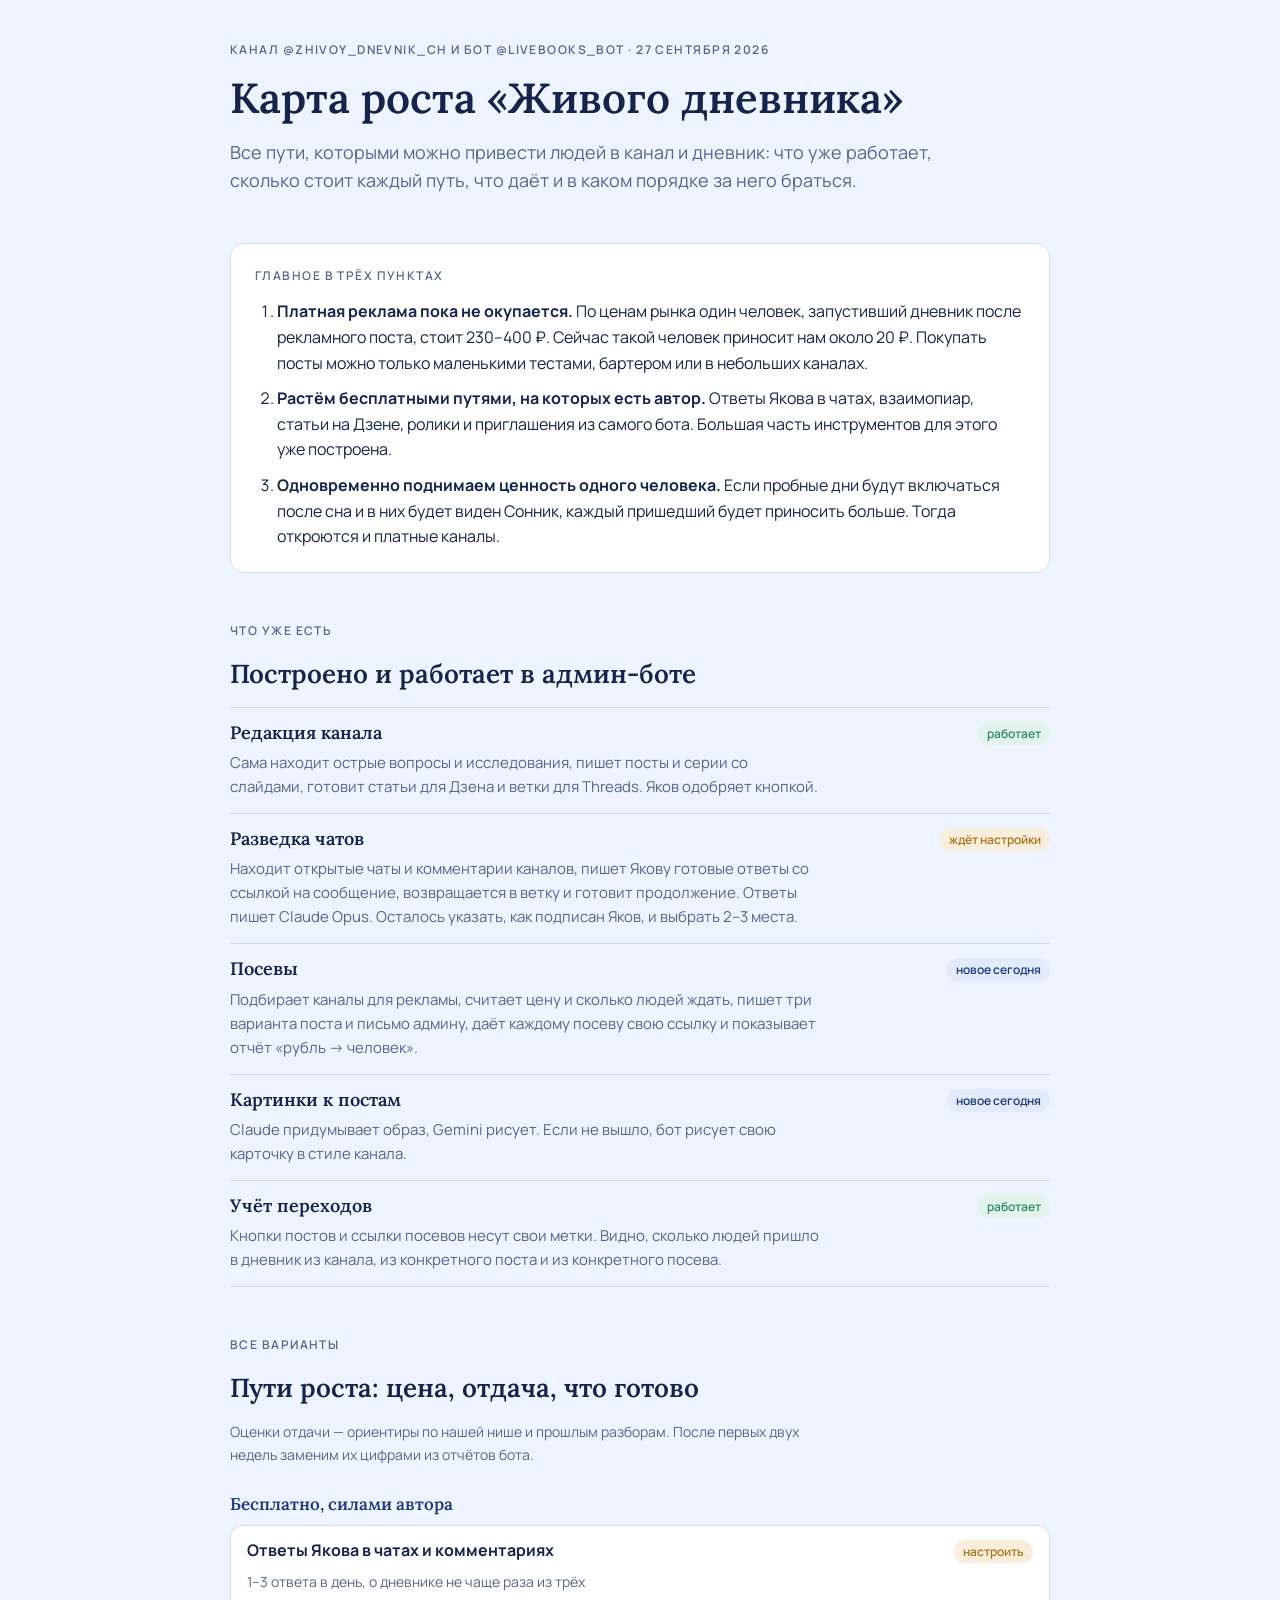
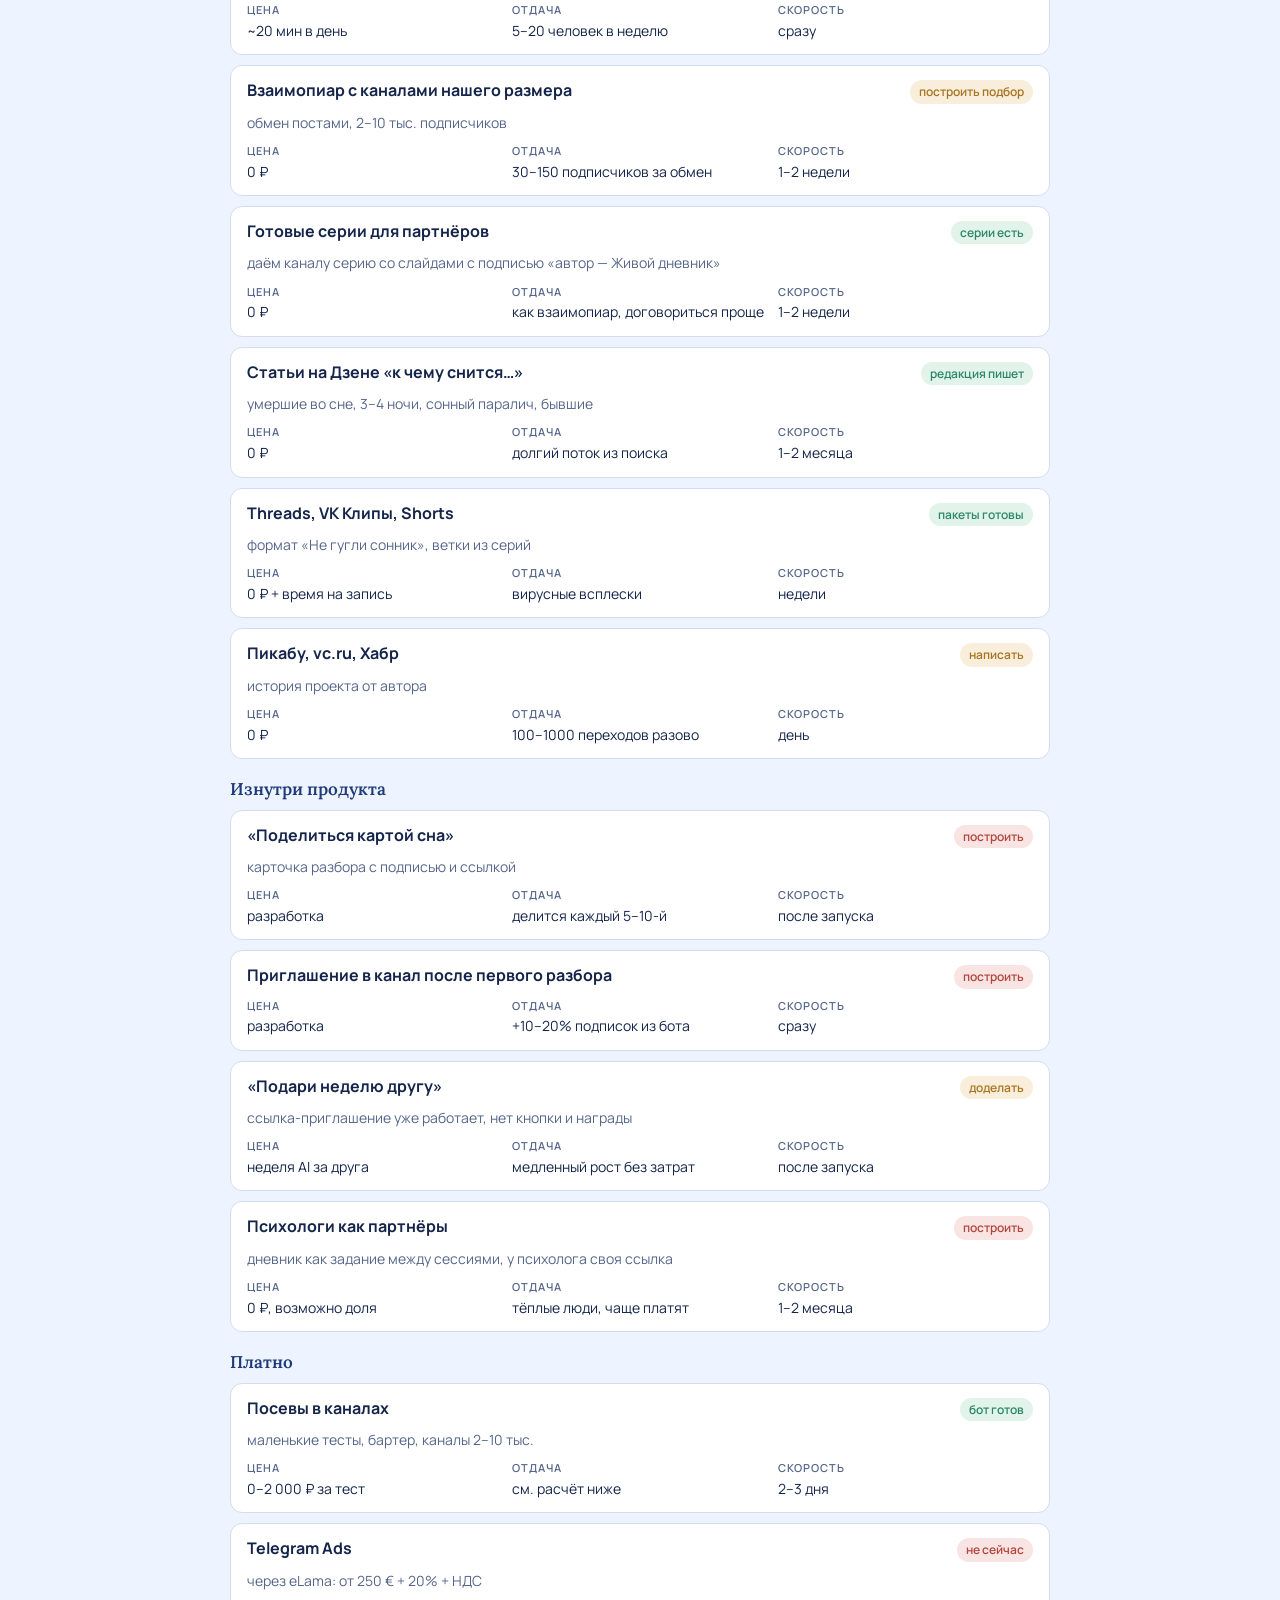
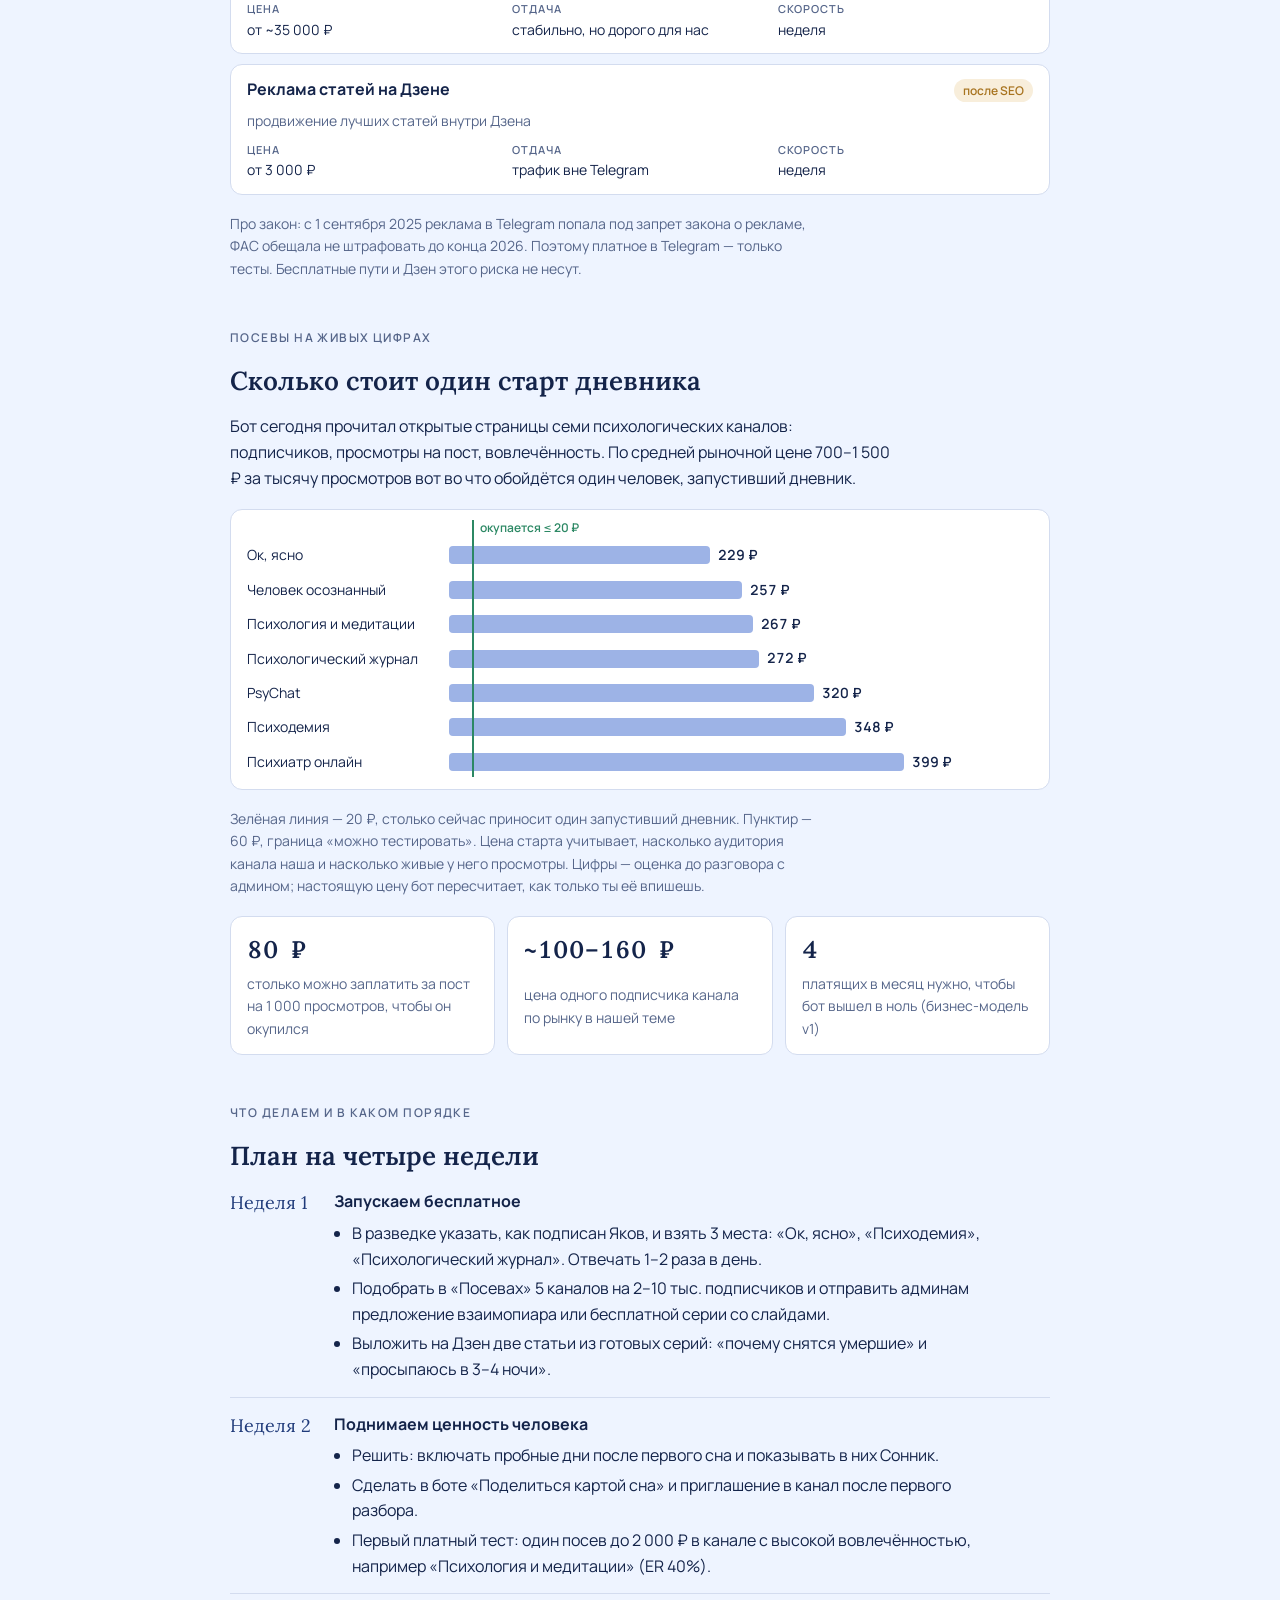
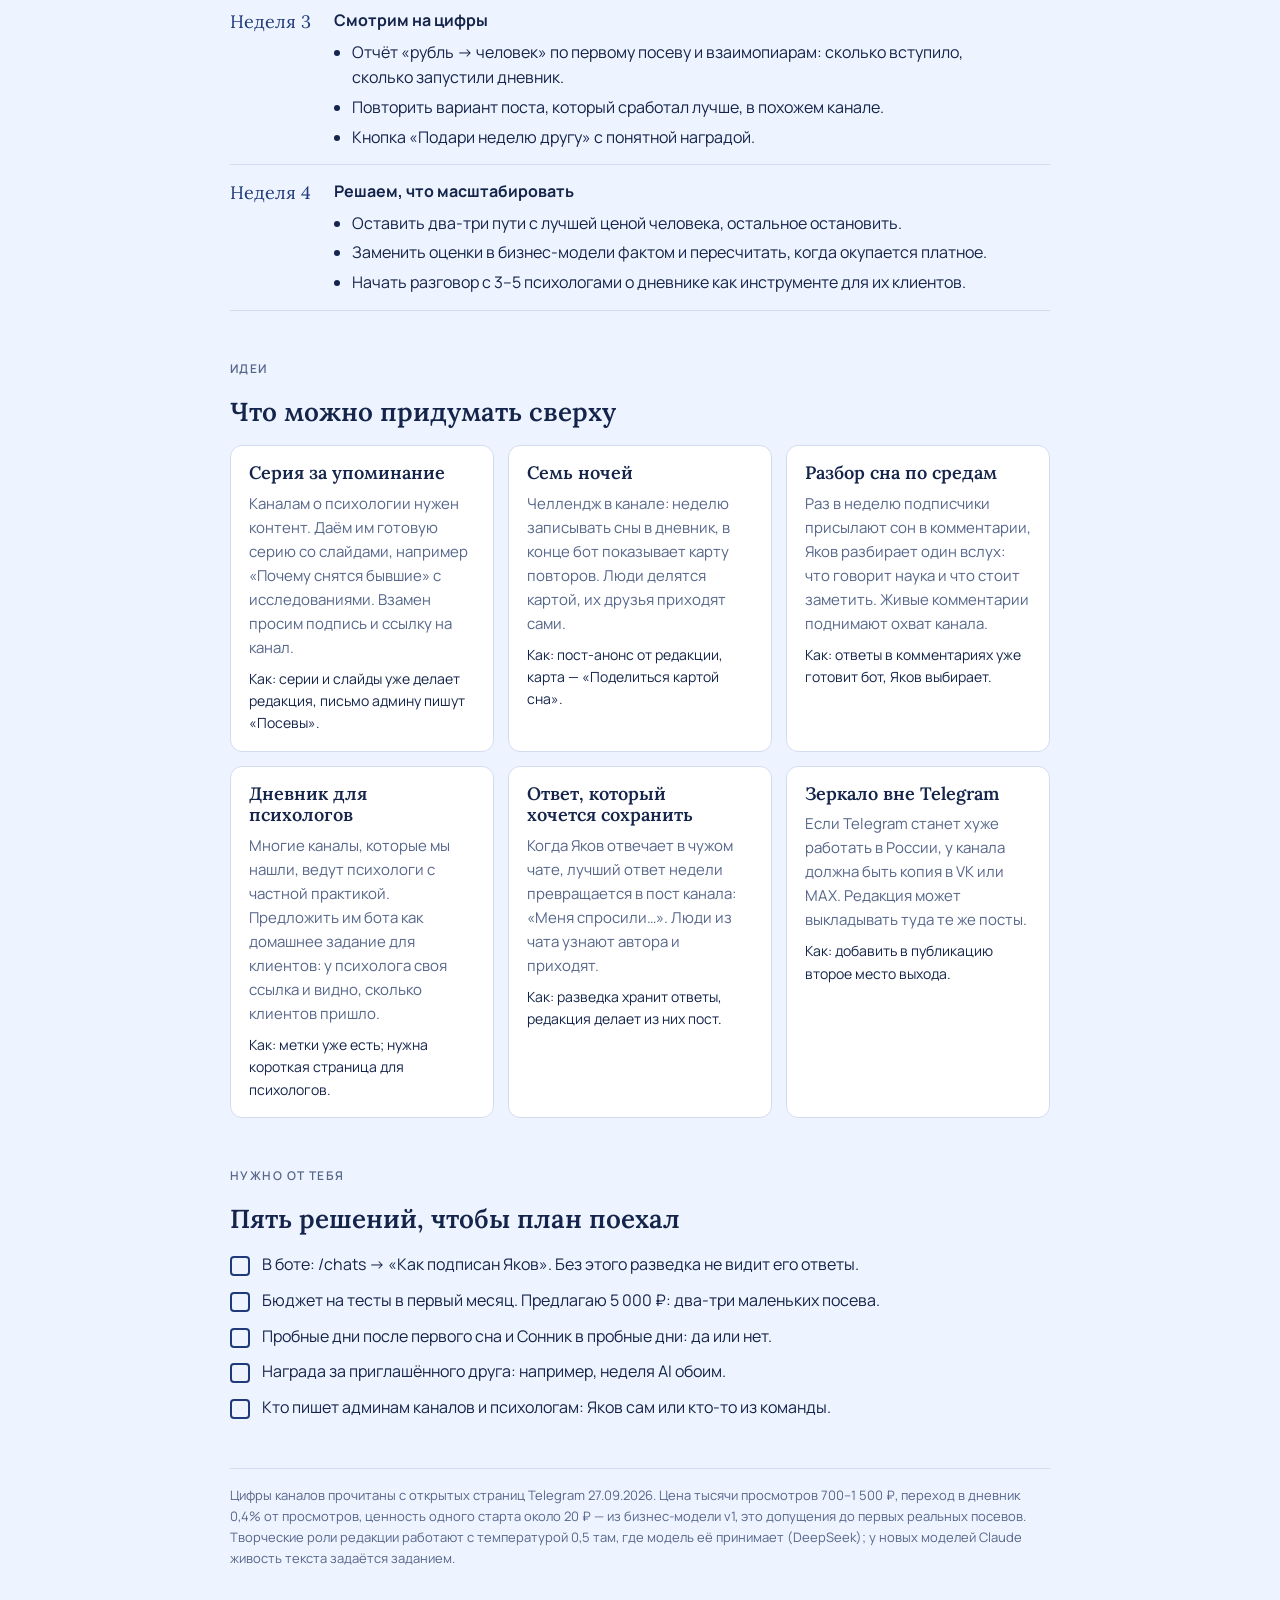
==== r/karta-rosta-34ba82/index.html @ 96daf564 "Карта роста: страница для показа с телефона." ====
<!doctype html>
<html lang="ru">
<head>
<meta charset="utf-8">
<meta name="viewport" content="width=device-width, initial-scale=1, viewport-fit=cover">
<meta name="robots" content="noindex, nofollow">
<meta property="og:title" content="Карта роста «Живого дневника»">
<meta property="og:description" content="Пути роста канала и дневника, расчёт посевов, план на 4 недели.">
<title>Карта роста «Живого дневника»</title>
<link rel="preconnect" href="https://fonts.googleapis.com">
<link rel="preconnect" href="https://fonts.gstatic.com" crossorigin>
<link rel="stylesheet" href="https://fonts.googleapis.com/css2?family=Lora:ital,wght@0,500;0,600;1,500&family=Manrope:wght@400;500;600;700&display=swap">
<style>
:root{
  --bg:#EEF4FF; --surface:#FFFFFF; --ink:#14244A; --muted:#56668A; --line:#D3DCEF;
  --accent:#1F3A7A; --accent-soft:#E2EAFB; --ok:#2C8864; --ok-soft:#E1F3EA; --warn:#A87420; --warn-soft:#F8EEDB;
  --bad:#B4453C; --bad-soft:#F8E4E2; --bar:#9DB3E6;
  --serif:"Lora", Georgia, "Times New Roman", serif; --sans:"Manrope", system-ui, -apple-system, "Segoe UI", sans-serif;
}
@media (prefers-color-scheme: dark){
  :root:not([data-theme="light"]){
    color-scheme:dark;
    --bg:#0E1730; --surface:#152144; --ink:#E4EAF8; --muted:#9CA9C9; --line:#27365F;
    --accent:#9DB8FF; --accent-soft:#1C2B55; --ok:#5DC39B; --ok-soft:#173A33; --warn:#E3B464; --warn-soft:#3A3020;
    --bad:#E68178; --bad-soft:#40211F; --bar:#4B67A8;
  }
}
:root[data-theme="dark"]{
  color-scheme:dark;
  --bg:#0E1730; --surface:#152144; --ink:#E4EAF8; --muted:#9CA9C9; --line:#27365F;
  --accent:#9DB8FF; --accent-soft:#1C2B55; --ok:#5DC39B; --ok-soft:#173A33; --warn:#E3B464; --warn-soft:#3A3020;
  --bad:#E68178; --bad-soft:#40211F; --bar:#4B67A8;
}
*{box-sizing:border-box}
body{background:var(--bg);color:var(--ink);font:16px/1.6 var(--sans);padding-inline:16px;padding-block:32px 64px}
.wrap{max-width:820px;margin:0 auto;display:flex;flex-direction:column;gap:48px}
h1,h2,h3{font-family:var(--serif);font-weight:600;text-wrap:balance;margin:0;line-height:1.2}
h1{font-size:clamp(30px,5vw,42px)}
h2{font-size:26px}
h3{font-size:18px}
p{margin:0;max-width:66ch}
a{color:var(--accent)}
.eyebrow{font-size:12px;letter-spacing:.12em;text-transform:uppercase;color:var(--muted);font-weight:600}
section{display:flex;flex-direction:column;gap:18px}
.lead{font-size:18px;color:var(--muted)}
.thesis{background:var(--surface);border:1px solid var(--line);border-radius:14px;padding:22px 24px;display:grid;gap:14px}
.thesis ol{margin:0;padding-left:22px;display:grid;gap:10px}
.thesis b{color:var(--ink)}
.num{font-variant-numeric:tabular-nums}
.chip{display:inline-block;font-size:12px;font-weight:600;padding:2px 9px;border-radius:999px;white-space:nowrap}
.chip.ok{background:var(--ok-soft);color:var(--ok)}
.chip.warn{background:var(--warn-soft);color:var(--warn)}
.chip.bad{background:var(--bad-soft);color:var(--bad)}
.chip.new{background:var(--accent-soft);color:var(--accent)}
.built{display:grid;gap:0;border-top:1px solid var(--line)}
.built div{display:grid;grid-template-columns:1fr auto;gap:6px 16px;padding:14px 0;border-bottom:1px solid var(--line)}
.built p{color:var(--muted);font-size:15px;grid-column:1/-1}
/* пути — карточками, чтобы читалось с телефона */
.paths{display:grid;gap:10px}
.pgroup{font-size:17px;color:var(--accent);margin-top:10px}
.path{background:var(--surface);border:1px solid var(--line);border-radius:12px;padding:14px 16px;display:grid;gap:8px}
.phead{display:flex;flex-wrap:wrap;align-items:flex-start;justify-content:space-between;gap:6px 12px}
.path h4{margin:0;font-size:16px;font-weight:700;line-height:1.35;flex:1 1 200px}
.path p{font-size:14px;color:var(--muted)}
.path dl{margin:0;display:grid;grid-template-columns:repeat(3,minmax(0,1fr));gap:10px}
.path dt{font-size:11px;letter-spacing:.08em;text-transform:uppercase;color:var(--muted);font-weight:600}
.path dd{margin:2px 0 0;font-size:14px;line-height:1.4}
/* график полосками */
.bars{position:relative;background:var(--surface);border:1px solid var(--line);border-radius:12px;padding:34px 16px 16px;display:grid;gap:12px}
.brow{display:grid;grid-template-columns:190px minmax(0,1fr);gap:12px;align-items:center}
.bname{font-size:14px;line-height:1.3}
.btrack{display:flex;align-items:center;gap:8px;min-width:0}
.bfill{height:18px;border-radius:4px;background:var(--bar);flex:none}
.bval{font-size:14px;font-weight:600;white-space:nowrap}
.limit{position:absolute;top:10px;bottom:12px;left:calc(218px + (100% - 234px) * var(--x));border-left:2px solid var(--ok)}
.limit span{position:absolute;top:-2px;left:6px;font-size:12px;color:var(--ok);white-space:nowrap;font-weight:600}
.note{font-size:14px;color:var(--muted)}
.math{display:grid;grid-template-columns:repeat(auto-fit,minmax(170px,1fr));gap:12px}
.math div{background:var(--surface);border:1px solid var(--line);border-radius:12px;padding:14px 16px;display:grid;gap:4px}
.math strong{font-family:var(--serif);font-size:24px;font-weight:600}
.math span{font-size:14px;color:var(--muted)}
.weeks{display:grid;gap:14px;counter-reset:w}
.week{display:grid;grid-template-columns:88px 1fr;gap:16px;padding-bottom:14px;border-bottom:1px solid var(--line)}
.week .when{font-family:var(--serif);font-size:18px;color:var(--accent)}
.week ul{margin:6px 0 0;padding-left:18px;display:grid;gap:4px}
.week li{max-width:64ch}
.ideas{display:grid;grid-template-columns:repeat(auto-fit,minmax(240px,1fr));gap:14px}
.idea{background:var(--surface);border:1px solid var(--line);border-radius:12px;padding:16px 18px;display:grid;gap:8px;align-content:start}
.idea p{font-size:15px;color:var(--muted)}
.idea .how{font-size:14px;color:var(--ink)}
.asks{display:grid;gap:10px;margin:0;padding:0;list-style:none}
.asks li{display:grid;grid-template-columns:22px 1fr;gap:10px;align-items:start}
.asks li::before{content:"";width:16px;height:16px;border:2px solid var(--accent);border-radius:4px;margin-top:4px}
footer{font-size:13px;color:var(--muted);border-top:1px solid var(--line);padding-top:16px}
@media (max-width:560px){
  body{font-size:15.5px;padding-block:20px 48px}
  .wrap{gap:36px}
  h2{font-size:23px}
  .lead{font-size:16.5px}
  .thesis{padding:18px}
  .week{grid-template-columns:1fr;gap:4px}
  .path dl{grid-template-columns:1fr 1fr}
  .path dl div:first-child{grid-column:1/-1}
  .brow{grid-template-columns:1fr;gap:4px}
  .bars{padding-top:36px}
  .limit{left:calc(16px + (100% - 32px) * var(--x))}
}
</style>
</head>
<body>

<div class="wrap">

<header style="display:grid;gap:14px">
  <div class="eyebrow">Канал @zhivoy_dnevnik_ch и бот @livebooks_bot · 27 сентября 2026</div>
  <h1>Карта роста «Живого дневника»</h1>
  <p class="lead">Все пути, которыми можно привести людей в канал и дневник: что уже работает, сколько стоит каждый путь, что даёт и в каком порядке за него браться.</p>
</header>

<section class="thesis" aria-label="Главное">
  <div class="eyebrow">Главное в трёх пунктах</div>
  <ol>
    <li><b>Платная реклама пока не окупается.</b> По ценам рынка один человек, запустивший дневник после рекламного поста, стоит 230–400 ₽. Сейчас такой человек приносит нам около 20 ₽. Покупать посты можно только маленькими тестами, бартером или в небольших каналах.</li>
    <li><b>Растём бесплатными путями, на которых есть автор.</b> Ответы Якова в чатах, взаимопиар, статьи на Дзене, ролики и приглашения из самого бота. Большая часть инструментов для этого уже построена.</li>
    <li><b>Одновременно поднимаем ценность одного человека.</b> Если пробные дни будут включаться после сна и в них будет виден Сонник, каждый пришедший будет приносить больше. Тогда откроются и платные каналы.</li>
  </ol>
</section>

<section>
  <div class="eyebrow">Что уже есть</div>
  <h2>Построено и работает в админ-боте</h2>
  <div class="built">
    <div><h3>Редакция канала</h3><span class="chip ok">работает</span>
      <p>Сама находит острые вопросы и исследования, пишет посты и серии со слайдами, готовит статьи для Дзена и ветки для Threads. Яков одобряет кнопкой.</p></div>
    <div><h3>Разведка чатов</h3><span class="chip warn">ждёт настройки</span>
      <p>Находит открытые чаты и комментарии каналов, пишет Якову готовые ответы со ссылкой на сообщение, возвращается в ветку и готовит продолжение. Ответы пишет Claude Opus. Осталось указать, как подписан Яков, и выбрать 2–3 места.</p></div>
    <div><h3>Посевы</h3><span class="chip new">новое сегодня</span>
      <p>Подбирает каналы для рекламы, считает цену и сколько людей ждать, пишет три варианта поста и письмо админу, даёт каждому посеву свою ссылку и показывает отчёт «рубль → человек».</p></div>
    <div><h3>Картинки к постам</h3><span class="chip new">новое сегодня</span>
      <p>Claude придумывает образ, Gemini рисует. Если не вышло, бот рисует свою карточку в стиле канала.</p></div>
    <div><h3>Учёт переходов</h3><span class="chip ok">работает</span>
      <p>Кнопки постов и ссылки посевов несут свои метки. Видно, сколько людей пришло в дневник из канала, из конкретного поста и из конкретного посева.</p></div>
  </div>
</section>

<section>
  <div class="eyebrow">Все варианты</div>
  <h2>Пути роста: цена, отдача, что готово</h2>
  <p class="note">Оценки отдачи — ориентиры по нашей нише и прошлым разборам. После первых двух недель заменим их цифрами из отчётов бота.</p>
  <div class="paths">
    <h3 class="pgroup">Бесплатно, силами автора</h3>
    <article class="path">
      <div class="phead"><h4>Ответы Якова в чатах и комментариях</h4><span class="chip warn">настроить</span></div><p>1–3 ответа в день, о дневнике не чаще раза из трёх</p>
      <dl><div><dt>Цена</dt><dd>~20 мин в день</dd></div><div><dt>Отдача</dt><dd>5–20 человек в неделю</dd></div><div><dt>Скорость</dt><dd>сразу</dd></div></dl>
    </article>
    <article class="path">
      <div class="phead"><h4>Взаимопиар с каналами нашего размера</h4><span class="chip warn">построить подбор</span></div><p>обмен постами, 2–10 тыс. подписчиков</p>
      <dl><div><dt>Цена</dt><dd>0 ₽</dd></div><div><dt>Отдача</dt><dd>30–150 подписчиков за обмен</dd></div><div><dt>Скорость</dt><dd>1–2 недели</dd></div></dl>
    </article>
    <article class="path">
      <div class="phead"><h4>Готовые серии для партнёров</h4><span class="chip ok">серии есть</span></div><p>даём каналу серию со слайдами с подписью «автор — Живой дневник»</p>
      <dl><div><dt>Цена</dt><dd>0 ₽</dd></div><div><dt>Отдача</dt><dd>как взаимопиар, договориться проще</dd></div><div><dt>Скорость</dt><dd>1–2 недели</dd></div></dl>
    </article>
    <article class="path">
      <div class="phead"><h4>Статьи на Дзене «к чему снится…»</h4><span class="chip ok">редакция пишет</span></div><p>умершие во сне, 3–4 ночи, сонный паралич, бывшие</p>
      <dl><div><dt>Цена</dt><dd>0 ₽</dd></div><div><dt>Отдача</dt><dd>долгий поток из поиска</dd></div><div><dt>Скорость</dt><dd>1–2 месяца</dd></div></dl>
    </article>
    <article class="path">
      <div class="phead"><h4>Threads, VK Клипы, Shorts</h4><span class="chip ok">пакеты готовы</span></div><p>формат «Не гугли сонник», ветки из серий</p>
      <dl><div><dt>Цена</dt><dd>0 ₽ + время на запись</dd></div><div><dt>Отдача</dt><dd>вирусные всплески</dd></div><div><dt>Скорость</dt><dd>недели</dd></div></dl>
    </article>
    <article class="path">
      <div class="phead"><h4>Пикабу, vc.ru, Хабр</h4><span class="chip warn">написать</span></div><p>история проекта от автора</p>
      <dl><div><dt>Цена</dt><dd>0 ₽</dd></div><div><dt>Отдача</dt><dd>100–1000 переходов разово</dd></div><div><dt>Скорость</dt><dd>день</dd></div></dl>
    </article>
    <h3 class="pgroup">Изнутри продукта</h3>
    <article class="path">
      <div class="phead"><h4>«Поделиться картой сна»</h4><span class="chip bad">построить</span></div><p>карточка разбора с подписью и ссылкой</p>
      <dl><div><dt>Цена</dt><dd>разработка</dd></div><div><dt>Отдача</dt><dd>делится каждый 5–10-й</dd></div><div><dt>Скорость</dt><dd>после запуска</dd></div></dl>
    </article>
    <article class="path">
      <div class="phead"><h4>Приглашение в канал после первого разбора</h4><span class="chip bad">построить</span></div>
      <dl><div><dt>Цена</dt><dd>разработка</dd></div><div><dt>Отдача</dt><dd>+10–20% подписок из бота</dd></div><div><dt>Скорость</dt><dd>сразу</dd></div></dl>
    </article>
    <article class="path">
      <div class="phead"><h4>«Подари неделю другу»</h4><span class="chip warn">доделать</span></div><p>ссылка-приглашение уже работает, нет кнопки и награды</p>
      <dl><div><dt>Цена</dt><dd>неделя AI за друга</dd></div><div><dt>Отдача</dt><dd>медленный рост без затрат</dd></div><div><dt>Скорость</dt><dd>после запуска</dd></div></dl>
    </article>
    <article class="path">
      <div class="phead"><h4>Психологи как партнёры</h4><span class="chip bad">построить</span></div><p>дневник как задание между сессиями, у психолога своя ссылка</p>
      <dl><div><dt>Цена</dt><dd>0 ₽, возможно доля</dd></div><div><dt>Отдача</dt><dd>тёплые люди, чаще платят</dd></div><div><dt>Скорость</dt><dd>1–2 месяца</dd></div></dl>
    </article>
    <h3 class="pgroup">Платно</h3>
    <article class="path">
      <div class="phead"><h4>Посевы в каналах</h4><span class="chip ok">бот готов</span></div><p>маленькие тесты, бартер, каналы 2–10 тыс.</p>
      <dl><div><dt>Цена</dt><dd>0–2 000 ₽ за тест</dd></div><div><dt>Отдача</dt><dd>см. расчёт ниже</dd></div><div><dt>Скорость</dt><dd>2–3 дня</dd></div></dl>
    </article>
    <article class="path">
      <div class="phead"><h4>Telegram Ads</h4><span class="chip bad">не сейчас</span></div><p>через eLama: от 250 € + 20% + НДС</p>
      <dl><div><dt>Цена</dt><dd>от ~35 000 ₽</dd></div><div><dt>Отдача</dt><dd>стабильно, но дорого для нас</dd></div><div><dt>Скорость</dt><dd>неделя</dd></div></dl>
    </article>
    <article class="path">
      <div class="phead"><h4>Реклама статей на Дзене</h4><span class="chip warn">после SEO</span></div><p>продвижение лучших статей внутри Дзена</p>
      <dl><div><dt>Цена</dt><dd>от 3 000 ₽</dd></div><div><dt>Отдача</dt><dd>трафик вне Telegram</dd></div><div><dt>Скорость</dt><dd>неделя</dd></div></dl>
    </article>
  </div>
  <p class="note">Про закон: с 1 сентября 2025 реклама в Telegram попала под запрет закона о рекламе, ФАС обещала не штрафовать до конца 2026. Поэтому платное в Telegram — только тесты. Бесплатные пути и Дзен этого риска не несут.</p>
</section>

<section class="chart">
  <div class="eyebrow">Посевы на живых цифрах</div>
  <h2>Сколько стоит один старт дневника</h2>
  <p>Бот сегодня прочитал открытые страницы семи психологических каналов: подписчиков, просмотры на пост, вовлечённость. По средней рыночной цене 700–1 500 ₽ за тысячу просмотров вот во что обойдётся один человек, запустивший дневник.</p>
  <div class="bars" role="img" aria-label="Цена одного старта дневника по каналам: от 229 до 399 рублей. Окупается до 20 рублей.">
    <div class="limit ok" style="--x:0.0391"><span>окупается ≤ 20 ₽</span></div>
    <div class="brow"><div class="bname">Ок, ясно</div><div class="btrack"><div class="bfill" style="width:44.7%"></div><span class="bval num">229 ₽</span></div></div>
    <div class="brow"><div class="bname">Человек осознанный</div><div class="btrack"><div class="bfill" style="width:50.2%"></div><span class="bval num">257 ₽</span></div></div>
    <div class="brow"><div class="bname">Психология и медитации</div><div class="btrack"><div class="bfill" style="width:52.1%"></div><span class="bval num">267 ₽</span></div></div>
    <div class="brow"><div class="bname">Психологический журнал</div><div class="btrack"><div class="bfill" style="width:53.1%"></div><span class="bval num">272 ₽</span></div></div>
    <div class="brow"><div class="bname">PsyChat</div><div class="btrack"><div class="bfill" style="width:62.5%"></div><span class="bval num">320 ₽</span></div></div>
    <div class="brow"><div class="bname">Психодемия</div><div class="btrack"><div class="bfill" style="width:68.0%"></div><span class="bval num">348 ₽</span></div></div>
    <div class="brow"><div class="bname">Психиатр онлайн</div><div class="btrack"><div class="bfill" style="width:77.9%"></div><span class="bval num">399 ₽</span></div></div>
  </div>
  <p class="note">Зелёная линия — 20 ₽, столько сейчас приносит один запустивший дневник. Пунктир — 60 ₽, граница «можно тестировать». Цена старта учитывает, насколько аудитория канала наша и насколько живые у него просмотры. Цифры — оценка до разговора с админом; настоящую цену бот пересчитает, как только ты её впишешь.</p>
  <div class="math">
    <div><strong class="num">80 ₽</strong><span>столько можно заплатить за пост на 1 000 просмотров, чтобы он окупился</span></div>
    <div><strong class="num">~100–160 ₽</strong><span>цена одного подписчика канала по рынку в нашей теме</span></div>
    <div><strong class="num">4</strong><span>платящих в месяц нужно, чтобы бот вышел в ноль (бизнес-модель v1)</span></div>
  </div>
</section>

<section>
  <div class="eyebrow">Что делаем и в каком порядке</div>
  <h2>План на четыре недели</h2>
  <div class="weeks">
    <div class="week"><div class="when">Неделя 1</div><div><b>Запускаем бесплатное</b>
      <ul>
        <li>В разведке указать, как подписан Яков, и взять 3 места: «Ок, ясно», «Психодемия», «Психологический журнал». Отвечать 1–2 раза в день.</li>
        <li>Подобрать в «Посевах» 5 каналов на 2–10 тыс. подписчиков и отправить админам предложение взаимопиара или бесплатной серии со слайдами.</li>
        <li>Выложить на Дзен две статьи из готовых серий: «почему снятся умершие» и «просыпаюсь в 3–4 ночи».</li>
      </ul></div></div>
    <div class="week"><div class="when">Неделя 2</div><div><b>Поднимаем ценность человека</b>
      <ul>
        <li>Решить: включать пробные дни после первого сна и показывать в них Сонник.</li>
        <li>Сделать в боте «Поделиться картой сна» и приглашение в канал после первого разбора.</li>
        <li>Первый платный тест: один посев до 2 000 ₽ в канале с высокой вовлечённостью, например «Психология и медитации» (ER 40%).</li>
      </ul></div></div>
    <div class="week"><div class="when">Неделя 3</div><div><b>Смотрим на цифры</b>
      <ul>
        <li>Отчёт «рубль → человек» по первому посеву и взаимопиарам: сколько вступило, сколько запустили дневник.</li>
        <li>Повторить вариант поста, который сработал лучше, в похожем канале.</li>
        <li>Кнопка «Подари неделю другу» с понятной наградой.</li>
      </ul></div></div>
    <div class="week"><div class="when">Неделя 4</div><div><b>Решаем, что масштабировать</b>
      <ul>
        <li>Оставить два-три пути с лучшей ценой человека, остальное остановить.</li>
        <li>Заменить оценки в бизнес-модели фактом и пересчитать, когда окупается платное.</li>
        <li>Начать разговор с 3–5 психологами о дневнике как инструменте для их клиентов.</li>
      </ul></div></div>
  </div>
</section>

<section>
  <div class="eyebrow">Идеи</div>
  <h2>Что можно придумать сверху</h2>
  <div class="ideas">
    <div class="idea"><h3>Серия за упоминание</h3><p>Каналам о психологии нужен контент. Даём им готовую серию со слайдами, например «Почему снятся бывшие» с исследованиями. Взамен просим подпись и ссылку на канал.</p><p class="how">Как: серии и слайды уже делает редакция, письмо админу пишут «Посевы».</p></div>
    <div class="idea"><h3>Семь ночей</h3><p>Челлендж в канале: неделю записывать сны в дневник, в конце бот показывает карту повторов. Люди делятся картой, их друзья приходят сами.</p><p class="how">Как: пост-анонс от редакции, карта — «Поделиться картой сна».</p></div>
    <div class="idea"><h3>Разбор сна по средам</h3><p>Раз в неделю подписчики присылают сон в комментарии, Яков разбирает один вслух: что говорит наука и что стоит заметить. Живые комментарии поднимают охват канала.</p><p class="how">Как: ответы в комментариях уже готовит бот, Яков выбирает.</p></div>
    <div class="idea"><h3>Дневник для психологов</h3><p>Многие каналы, которые мы нашли, ведут психологи с частной практикой. Предложить им бота как домашнее задание для клиентов: у психолога своя ссылка и видно, сколько клиентов пришло.</p><p class="how">Как: метки уже есть; нужна короткая страница для психологов.</p></div>
    <div class="idea"><h3>Ответ, который хочется сохранить</h3><p>Когда Яков отвечает в чужом чате, лучший ответ недели превращается в пост канала: «Меня спросили…». Люди из чата узнают автора и приходят.</p><p class="how">Как: разведка хранит ответы, редакция делает из них пост.</p></div>
    <div class="idea"><h3>Зеркало вне Telegram</h3><p>Если Telegram станет хуже работать в России, у канала должна быть копия в VK или MAX. Редакция может выкладывать туда те же посты.</p><p class="how">Как: добавить в публикацию второе место выхода.</p></div>
  </div>
</section>

<section>
  <div class="eyebrow">Нужно от тебя</div>
  <h2>Пять решений, чтобы план поехал</h2>
  <ul class="asks">
    <li><span>В боте: /chats → «Как подписан Яков». Без этого разведка не видит его ответы.</span></li>
    <li><span>Бюджет на тесты в первый месяц. Предлагаю 5 000 ₽: два-три маленьких посева.</span></li>
    <li><span>Пробные дни после первого сна и Сонник в пробные дни: да или нет.</span></li>
    <li><span>Награда за приглашённого друга: например, неделя AI обоим.</span></li>
    <li><span>Кто пишет админам каналов и психологам: Яков сам или кто-то из команды.</span></li>
  </ul>
</section>

<footer>
  Цифры каналов прочитаны с открытых страниц Telegram 27.09.2026. Цена тысячи просмотров 700–1 500 ₽, переход в дневник 0,4% от просмотров, ценность одного старта около 20 ₽ — из бизнес-модели v1, это допущения до первых реальных посевов. Творческие роли редакции работают с температурой 0,5 там, где модель её принимает (DeepSeek); у новых моделей Claude живость текста задаётся заданием.
</footer>

</div>

</body>
</html>
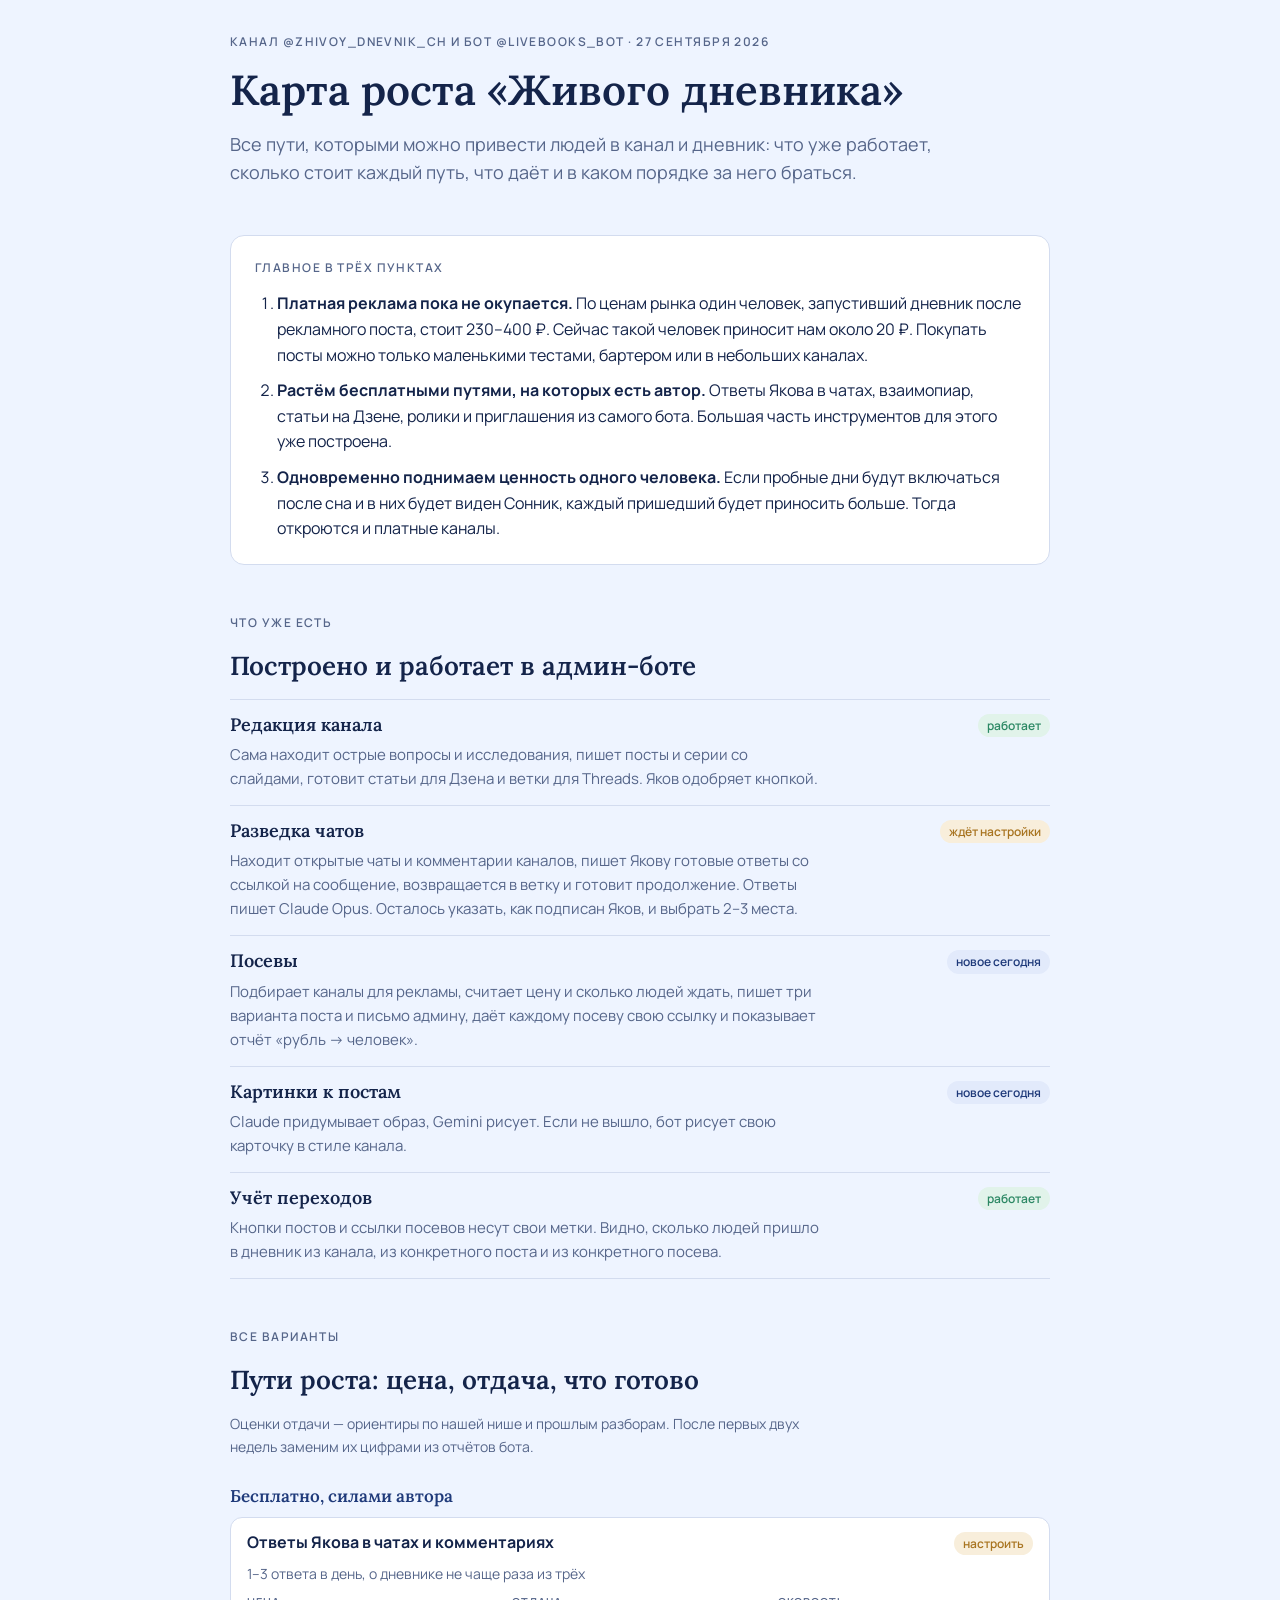
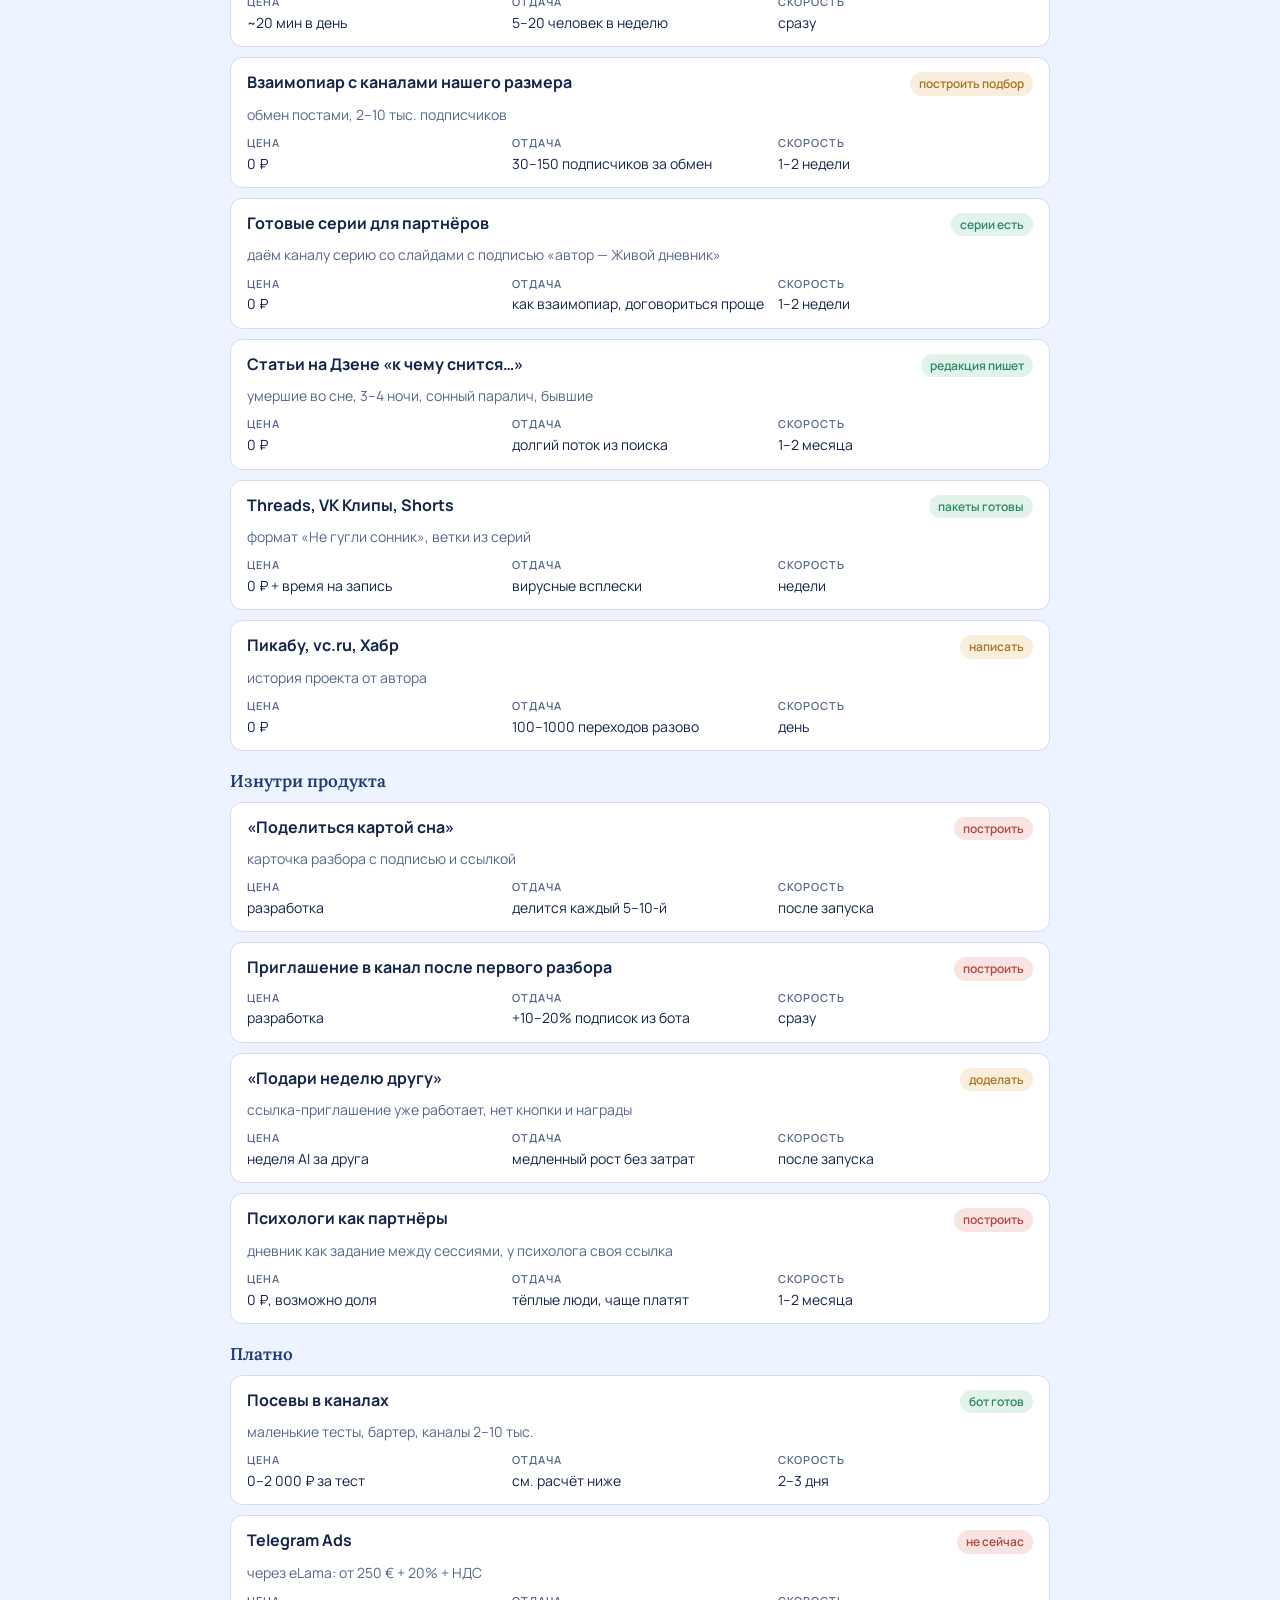
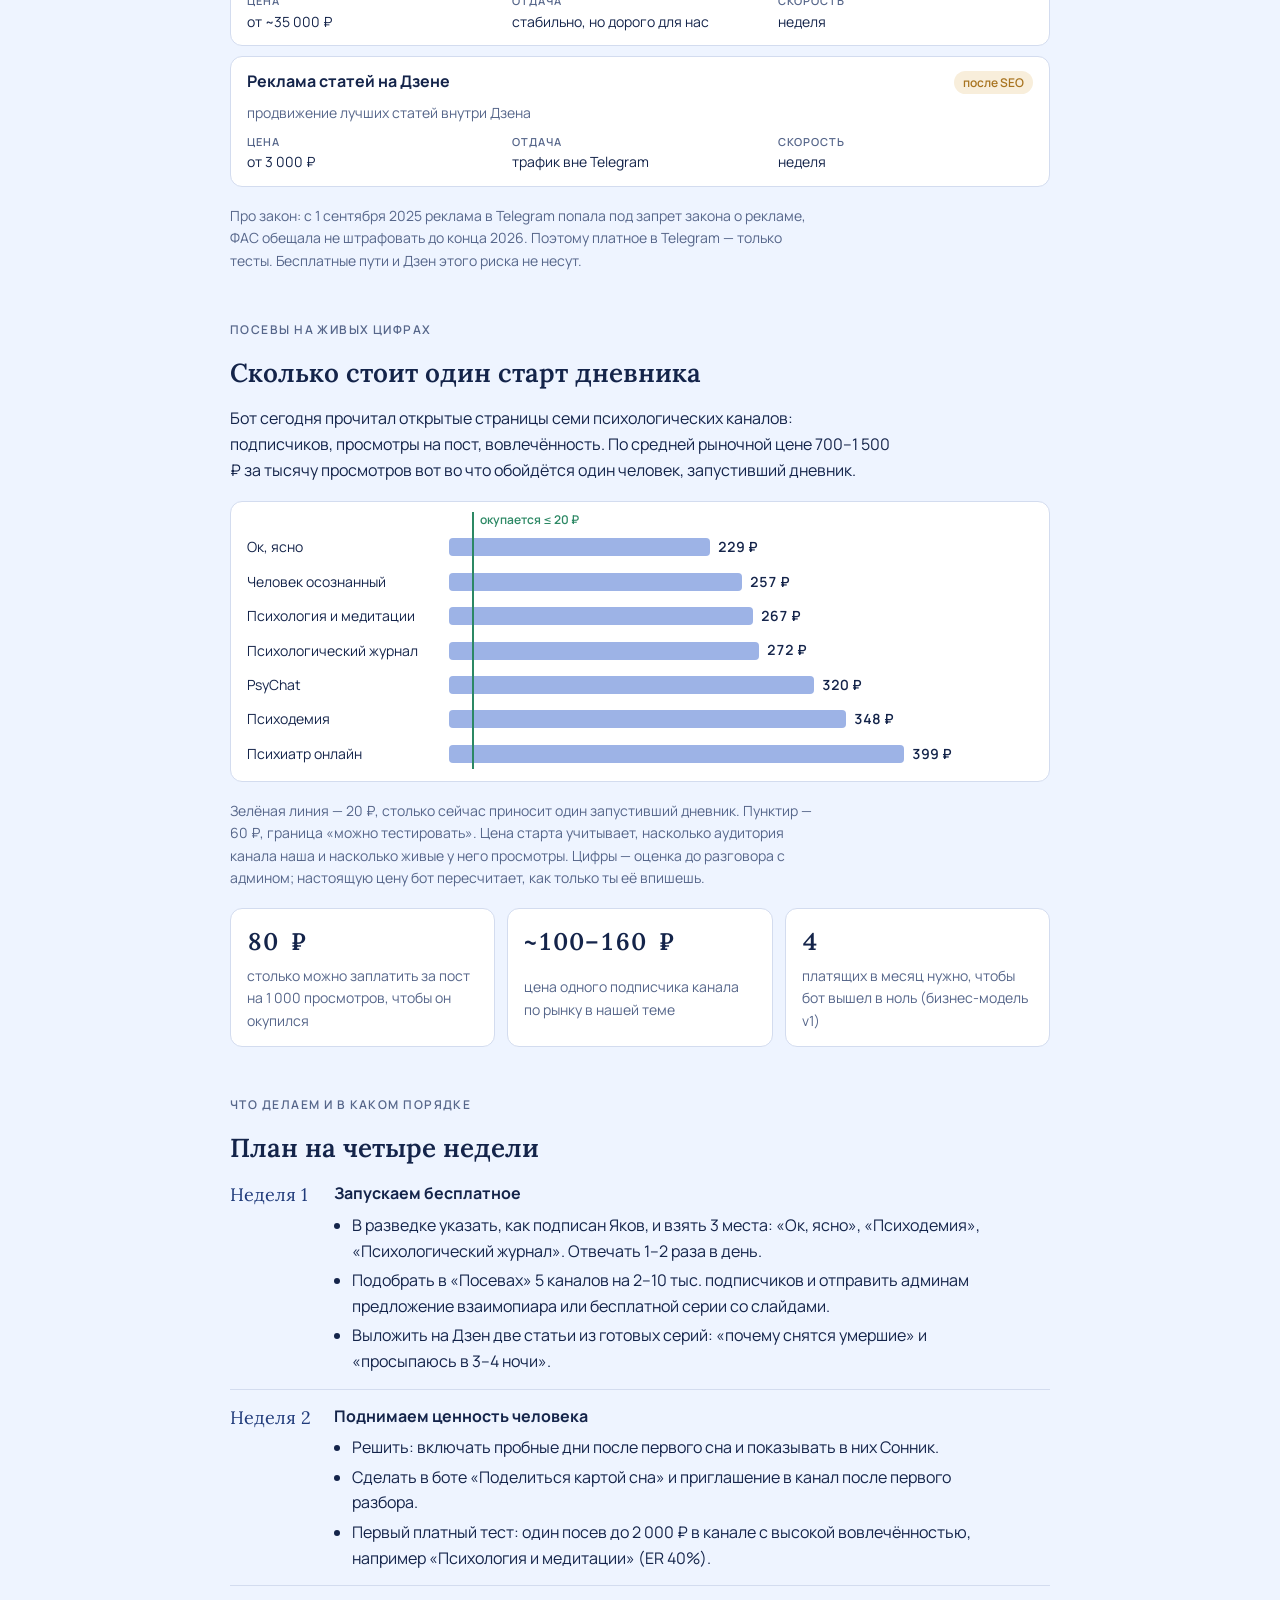
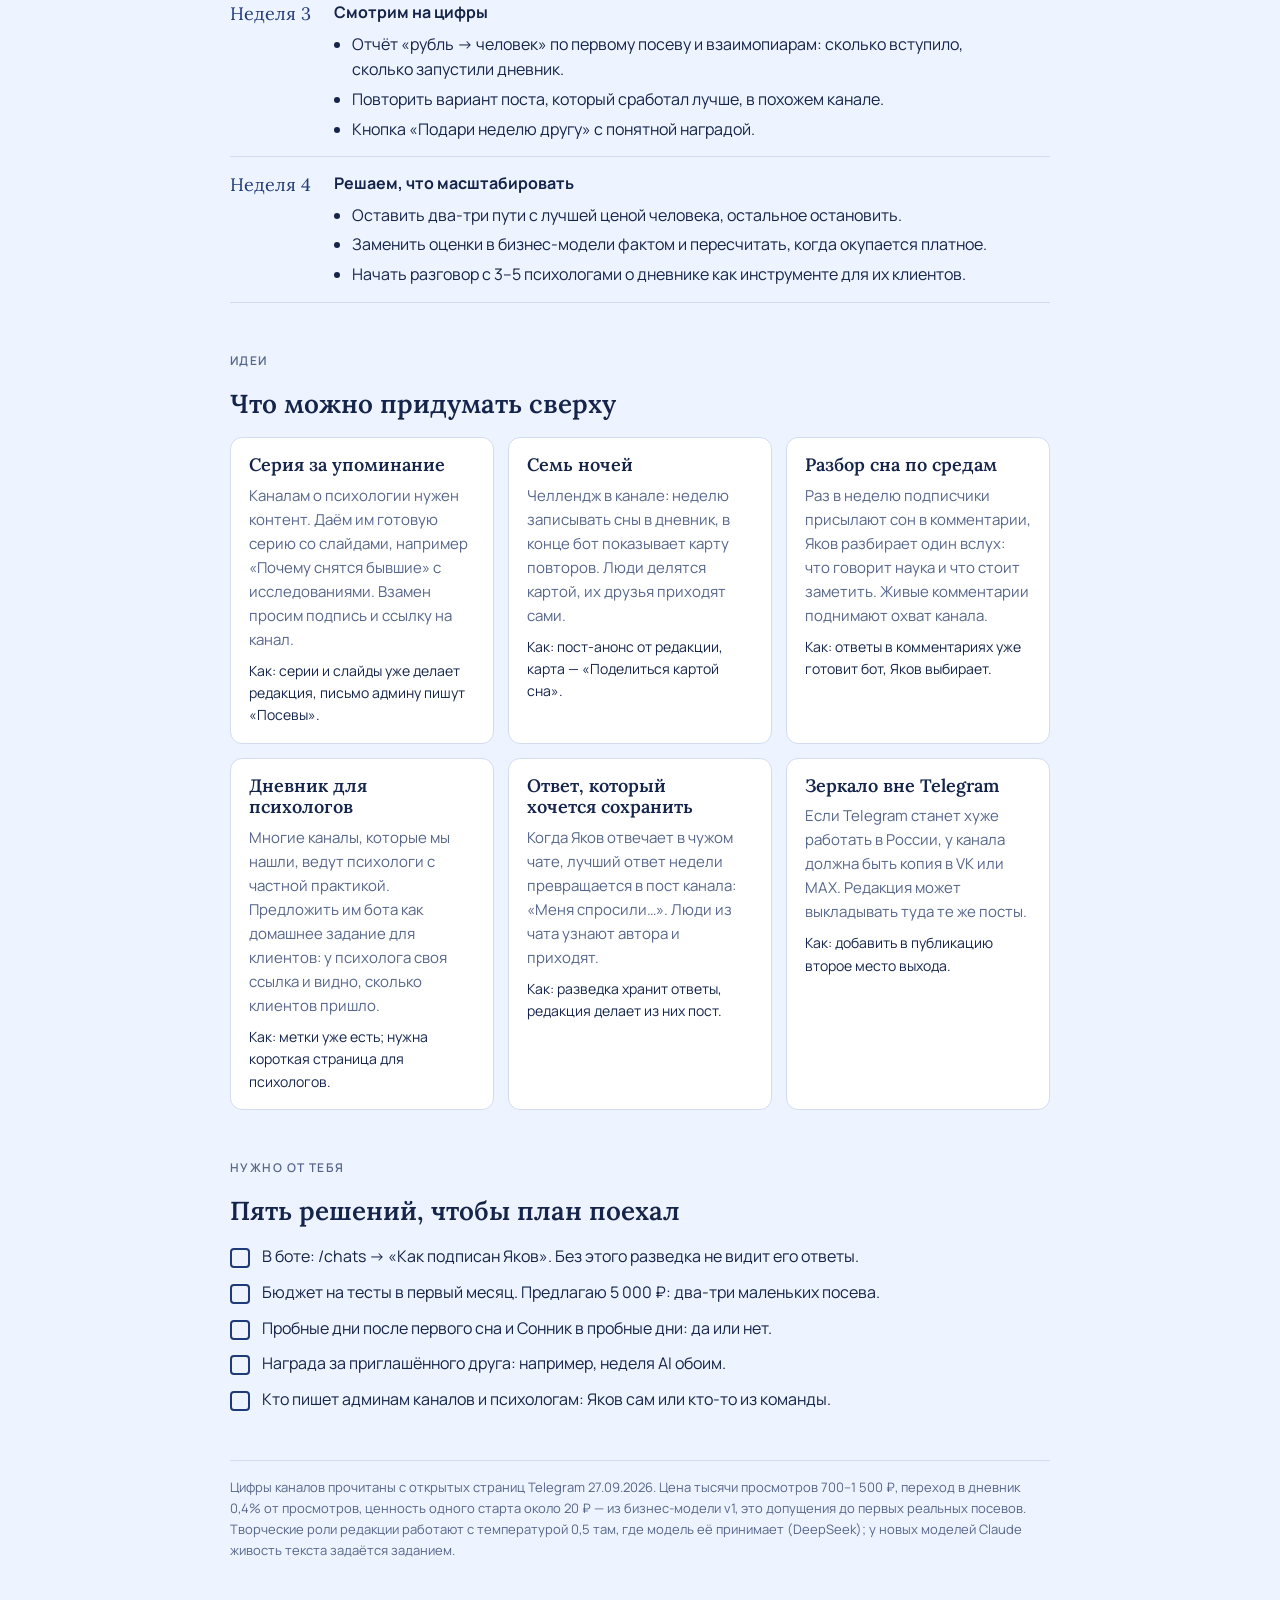
==== commit 62793aa0: "Карта роста: без полей браузера по краям." ====
--- a/r/karta-rosta-34ba82/index.html
+++ b/r/karta-rosta-34ba82/index.html
@@ -32,7 +32,7 @@
   --bad:#E68178; --bad-soft:#40211F; --bar:#4B67A8;
 }
 *{box-sizing:border-box}
-body{background:var(--bg);color:var(--ink);font:16px/1.6 var(--sans);padding-inline:16px;padding-block:32px 64px}
+body{margin:0;background:var(--bg);color:var(--ink);font:16px/1.6 var(--sans);padding-inline:16px;padding-block:32px 64px}
 .wrap{max-width:820px;margin:0 auto;display:flex;flex-direction:column;gap:48px}
 h1,h2,h3{font-family:var(--serif);font-weight:600;text-wrap:balance;margin:0;line-height:1.2}
 h1{font-size:clamp(30px,5vw,42px)}
